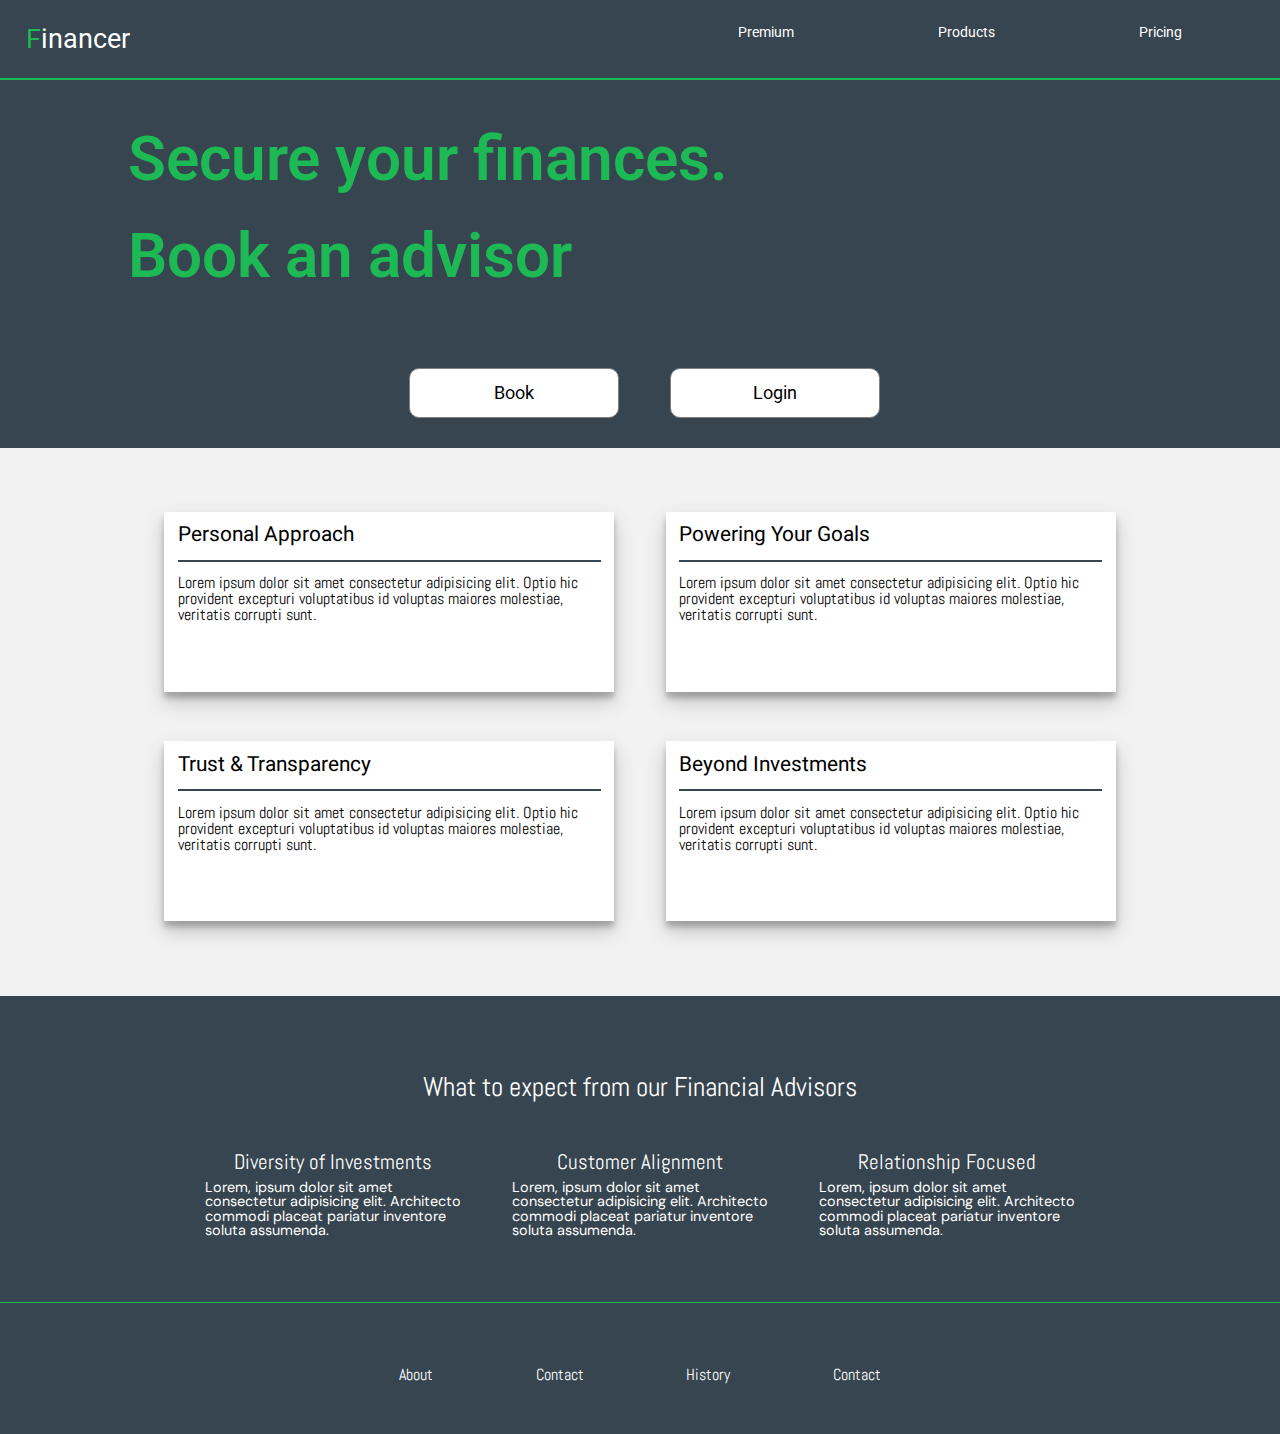
==== index.html @ 4417057f "website-added-from-local-machine" ====
<!DOCTYPE HTML>
<html lang="en">


<head>
    <link rel="stylesheet/less" type="text/css" href="styles.less" />
    <meta charset="utf-8">
    <link href="https://fonts.googleapis.com/css?family=Abel|DM+Sans|Heebo&display=swap" rel="stylesheet">
    <meta name="viewport" content="width=device-width, initial-scale=1.0">
    <link href="https://fonts.googleapis.com/css?family=Heebo&display=swap" rel="stylesheet">
    <link href="https://fonts.googleapis.com/css?family=Abel|Heebo&display=swap" rel="stylesheet">
    <title>Financer</title>
    <link href="https://fonts.googleapis.com/css?family=Roboto&display=swap" rel="stylesheet"> 
    <link href="https://fonts.googleapis.com/css?family=Open+Sans&display=swap" rel="stylesheet">
    <link rel="stylesheet" href="css/index.css">

    <!--[if lt IE 9]>
          <script src="https://cdnjs.cloudflare.com/ajax/libs/html5shiv/3.7.3/html5shiv.js"></script>
        <![endif]-->
</head>

<body >


    <div class='nav-bar'>

<!--made this from scratch! hope u like it - devon -->        
        
       



        <div class='nav-div'>

            <div class='h1-div'>
                <div>
                    <h2 class="f-design">F</h2>
                    <h1>inancer</h1>
                </div>
                <div class='a-container'>
                    <h3>Premium</h3>
                    <h3>Products</h3>
                    <h3>Pricing</h3>
                </div>
            </div>
            <div class='book-advisor'>
                <h1>Secure your finances.</h1>
                <h1>Book an advisor</h1>
            </div>

            <div class='btn-div'>
                <a>
                    <button>Book</button>
                </a>

                <a  href='login.html'>
                    <button >Login</button>
                </a>
            </div>
   

        </div>
    
    
    </div>





    <div class='container'>

       <section>
           <first class='box-container'>
                <div class='box box-1'>
                    <h1>Personal Approach</h1>
                    <p>Lorem ipsum dolor sit amet consectetur adipisicing elit. Optio hic provident excepturi voluptatibus id voluptas maiores molestiae, veritatis corrupti sunt.</p>
                </div>
                
                <div class='box box-2'>
                    
                    <h1>Trust & Transparency</h1>
                    <p>Lorem ipsum dolor sit amet consectetur adipisicing elit. Optio hic provident excepturi voluptatibus id voluptas
                        maiores molestiae, veritatis corrupti sunt.</p>

                </div>
           </first>


           <second class='box-container'>
                <div class='box box-3'>
                    <h1>Powering Your Goals</h1>
                    <p>Lorem ipsum dolor sit amet consectetur adipisicing elit. Optio hic provident excepturi voluptatibus id voluptas
                        maiores molestiae, veritatis corrupti sunt.</p>

                </div>
                <div class='box box-4'>
                    <h1>Beyond Investments</h1>
                    <p>Lorem ipsum dolor sit amet consectetur adipisicing elit. Optio hic provident excepturi voluptatibus id voluptas
                        maiores molestiae, veritatis corrupti sunt.</p>

                </div>

           </second>
     


       </section>

    </div>


    <footer class='footer-container'>


        <div>
            <h1>What to expect from our Financial Advisors </h1>

        </div>

        <section class='footer-divs'>

            <div class='footer-divs-deeper'>
                <div>Diversity of Investments</div>
                <p>Lorem, ipsum dolor sit amet consectetur adipisicing elit. Architecto commodi placeat pariatur inventore soluta
                    assumenda.</p>
            </div>
        

            <div class='footer-divs-deeper'>
                <div>Customer Alignment</div>
                <p>Lorem, ipsum dolor sit amet consectetur adipisicing elit. Architecto commodi placeat pariatur inventore soluta
                    assumenda.</p>
            </div>
       
            <div class='footer-divs-deeper'>
                <div>Relationship Focused</div>
                <p>Lorem, ipsum dolor sit amet consectetur adipisicing elit. Architecto commodi placeat pariatur inventore soluta
                assumenda.</p>

            </div>
        </section>

        <nav class='footer-nav'>
            <h1>About</h1>
            <h1>Contact</h1>
            <h1>History</h1>
            <h1>Contact</h1>
        </nav>

    </footer>




</body>

</html>
---- css/index.css ----
html,
body,
div,
span,
applet,
object,
iframe,
h1,
h2,
h3,
h4,
h5,
h6,
p,
blockquote,
pre,
a,
abbr,
acronym,
address,
big,
cite,
code,
del,
dfn,
em,
img,
ins,
kbd,
q,
s,
samp,
small,
strike,
strong,
sub,
sup,
tt,
var,
b,
u,
i,
center,
dl,
dt,
dd,
ol,
ul,
li,
fieldset,
form,
label,
legend,
table,
caption,
tbody,
tfoot,
thead,
tr,
th,
td,
article,
aside,
canvas,
details,
embed,
figure,
figcaption,
footer,
header,
hgroup,
menu,
nav,
output,
ruby,
section,
summary,
time,
mark,
audio,
video {
  margin: 0;
  padding: 0;
  border: 0;
  font-size: 100%;
  font: inherit;
  vertical-align: baseline;
}
/* HTML5 display-role reset for older browsers */
article,
aside,
details,
figcaption,
figure,
footer,
header,
hgroup,
menu,
nav,
section {
  display: block;
}
body {
  line-height: 1;
}
ol,
ul {
  list-style: none;
}
blockquote,
q {
  quotes: none;
}
blockquote:before,
blockquote:after,
q:before,
q:after {
  content: '';
  content: none;
}
table {
  border-collapse: collapse;
  border-spacing: 0;
}
.container {
  width: 90%;
  margin: auto;
}
.nav-div {
  display: flex;
  flex-direction: column;
  background-color: #36454F;
  height: 100%;
}
.h1-div {
  display: flex;
  flex-direction: row;
}
.h1-div div,
.h1-div a {
  display: flex;
  padding: 2%;
  width: 100%;
  border-bottom: 2px solid #1DB954;
  text-decoration: none;
}
.h1-div div h1,
.h1-div a h1 {
  color: white;
  font-weight: 400;
  font-family: 'Roboto', sans-serif;
  font-size: 1.7rem;
  list-style-type: none;
}
.h1-div div .f-design,
.h1-div a .f-design {
  color: white;
  font-weight: 400;
  font-family: 'Roboto', sans-serif;
  font-size: 1.7rem;
  color: #1DB954;
}
.h1-div div h3,
.h1-div a h3 {
  color: white;
  font-family: 'Roboto', sans-serif;
  font-size: 0.9rem;
}
.h1-div div h3:hover,
.h1-div a h3:hover {
  color: #98AFC7;
}
.a-container {
  width: 40%;
  display: flex;
  flex-direction: row;
  justify-content: space-around;
}
.book-advisor {
  display: flex;
  flex-direction: column;
  align-items: flex-start;
  padding-left: 10%;
  padding-bottom: 4%;
  padding-top: 1%;
}
.book-advisor h1 {
  font-size: 3.9rem;
  font-weight: 600;
  margin-top: 3%;
  color: #1DB954;
  font-family: 'Roboto', sans-serif;
}
.btn-div {
  display: flex;
  flex-direction: row;
  justify-content: center;
  flex-wrap: wrap;
}
.btn-div a {
  margin: 2%;
}
button {
  margin: 2%;
  height: 50px;
  width: 210px;
  flex-wrap: wrap;
  font-family: 'Roboto', sans-serif;
  background-color: white;
  border-radius: 10px;
  border: 1px solid gray;
  font-size: 1.1rem;
}
button:hover {
  background-color: #98AFC7;
  color: white;
}
.footer-container {
  background-color: #36454F;
}
.footer-container div {
  display: flex;
  justify-content: center;
}
.footer-container div h1 {
  padding-top: 6%;
  color: white;
  font-size: 1.7rem;
  font-family: 'Abel', sans-serif;
}
.footer-container .footer-divs {
  display: flex;
  flex-direction: row;
  justify-content: center;
}
.footer-container .footer-divs-deeper {
  display: flex;
  flex-direction: column;
  width: 20%;
  margin: 4% 2% 5% 2%;
}
.footer-container .footer-divs-deeper div {
  margin-bottom: 3%;
  font-family: 'Abel', sans-serif;
  color: white;
  font-size: 1.3rem;
}
.footer-container .footer-divs-deeper p {
  font-family: 'DM Sans', sans-serif;
  color: white;
  font-size: 0.9rem;
}
.footer-nav {
  display: flex;
  flex-direction: row;
  padding-top: 4%;
  padding-bottom: 2%;
  justify-content: center;
  border-top: 1px solid #1DB954;
}
.footer-nav h1 {
  margin: 1% 4% 2% 4%;
  color: white;
  font-family: 'Abel', sans-serif;
}
.footer-nav h1:hover {
  color: #98AFC7;
}
.container {
  background-color: #F2F2F2;
  width: 100%;
  padding-top: 3%;
}
.container section {
  display: flex;
  justify-content: center;
  flex-wrap: wrap;
}
.box {
  display: flex;
  flex-direction: column;
  height: 180px;
  width: 450px;
  margin-bottom: 11%;
  background-color: white;
  box-shadow: 0 10px 20px rgba(0, 0, 0, 0.19), 0 6px 6px rgba(0, 0, 0, 0.23);
}
.box h1 {
  align-self: center;
  width: 94%;
  padding: 3% 0 3% 0;
  font-family: 'Heebo', sans-serif;
  border-bottom: 2px solid #36454F;
  font-size: 1.3rem;
}
.box p {
  padding: 3%;
  font-family: 'Abel', sans-serif;
}
.box:hover {
  box-shadow: 0 14px 28px rgba(0, 0, 0, 0.25), 0 10px 10px rgba(0, 0, 0, 0.22);
}
.box-container {
  margin: 2%;
}
.form1 {
  background-color: #36454F;
}
.form1 .form {
  box-shadow: 0 3px 6px rgba(0, 0, 0, 0.16), 0 3px 6px rgba(0, 0, 0, 0.23);
  border-radius: 10px;
  width: 350px;
  height: 350px;
  margin: auto;
  background-color: white;
  display: flex;
  flex-direction: column;
  justify-content: unset;
  align-items: center;
}
.form1 .form .signup-btn:hover {
  background-color: white;
  border: 2px solid #36454F;
}
.form1 .form .signup-btn:hover h1 {
  color: #36454F;
}
.form1 .form .login-btn:hover {
  background-color: #98AFC7;
  border: none;
}
.form1 .form .login-btn:hover h1 {
  color: white;
}
.form1 .form .login-btn {
  background-color: #36454F;
  margin-top: 3%;
  width: 330px;
  height: 40px;
  border-radius: 5px;
}
.form1 .form .login-btn h1 {
  color: white;
  font-size: 0.9rem;
}
.form1 .form .input {
  margin-top: 4%;
}
.form1 .form .input input {
  margin: auto;
  width: 330px;
  height: 40px;
  border-radius: 5px;
  border: 1px solid lightgray;
}
.form1 .form .input input:focus {
  background-color: #F5F5F5;
  border: 1px solid #36454F;
  color: black;
}
.border {
  width: 300px;
  border-bottom: 1px solid #36454F;
  margin-top: 7%;
  padding-bottom: 4%;
}
.forgot-pass {
  display: flex;
  justify-content: center;
}
.forgot-pass h3 {
  font-size: 0.8rem;
  color: dodgerblue;
}
.forgot-pass h3:hover {
  color: gray;
}
.login-container {
  display: flex;
  flex-direction: column;
  justify-content: center;
}
.form-container {
  padding-top: 4%;
  padding-bottom: 4%;
  background-color: #36454F;
}
.create-btn {
  border: none;
  margin-top: 9%;
  width: 330px;
  height: 40px;
  border-radius: 5px;
  background-color: #1DB954;
}
.create-btn h1 {
  color: white;
  font-size: 0.9rem;
}
.login-nav {
  background-color: #36454F;
  display: flex;
  flex-direction: row;
  padding-top: 4%;
  padding-bottom: 2%;
  justify-content: center;
  border-top: 1px solid #1DB954;
}
.login-nav h1 {
  margin: 1% 4% 2% 4%;
  color: white;
  font-family: 'Abel', sans-serif;
}
.login-nav h1:hover {
  color: #98AFC7;
}
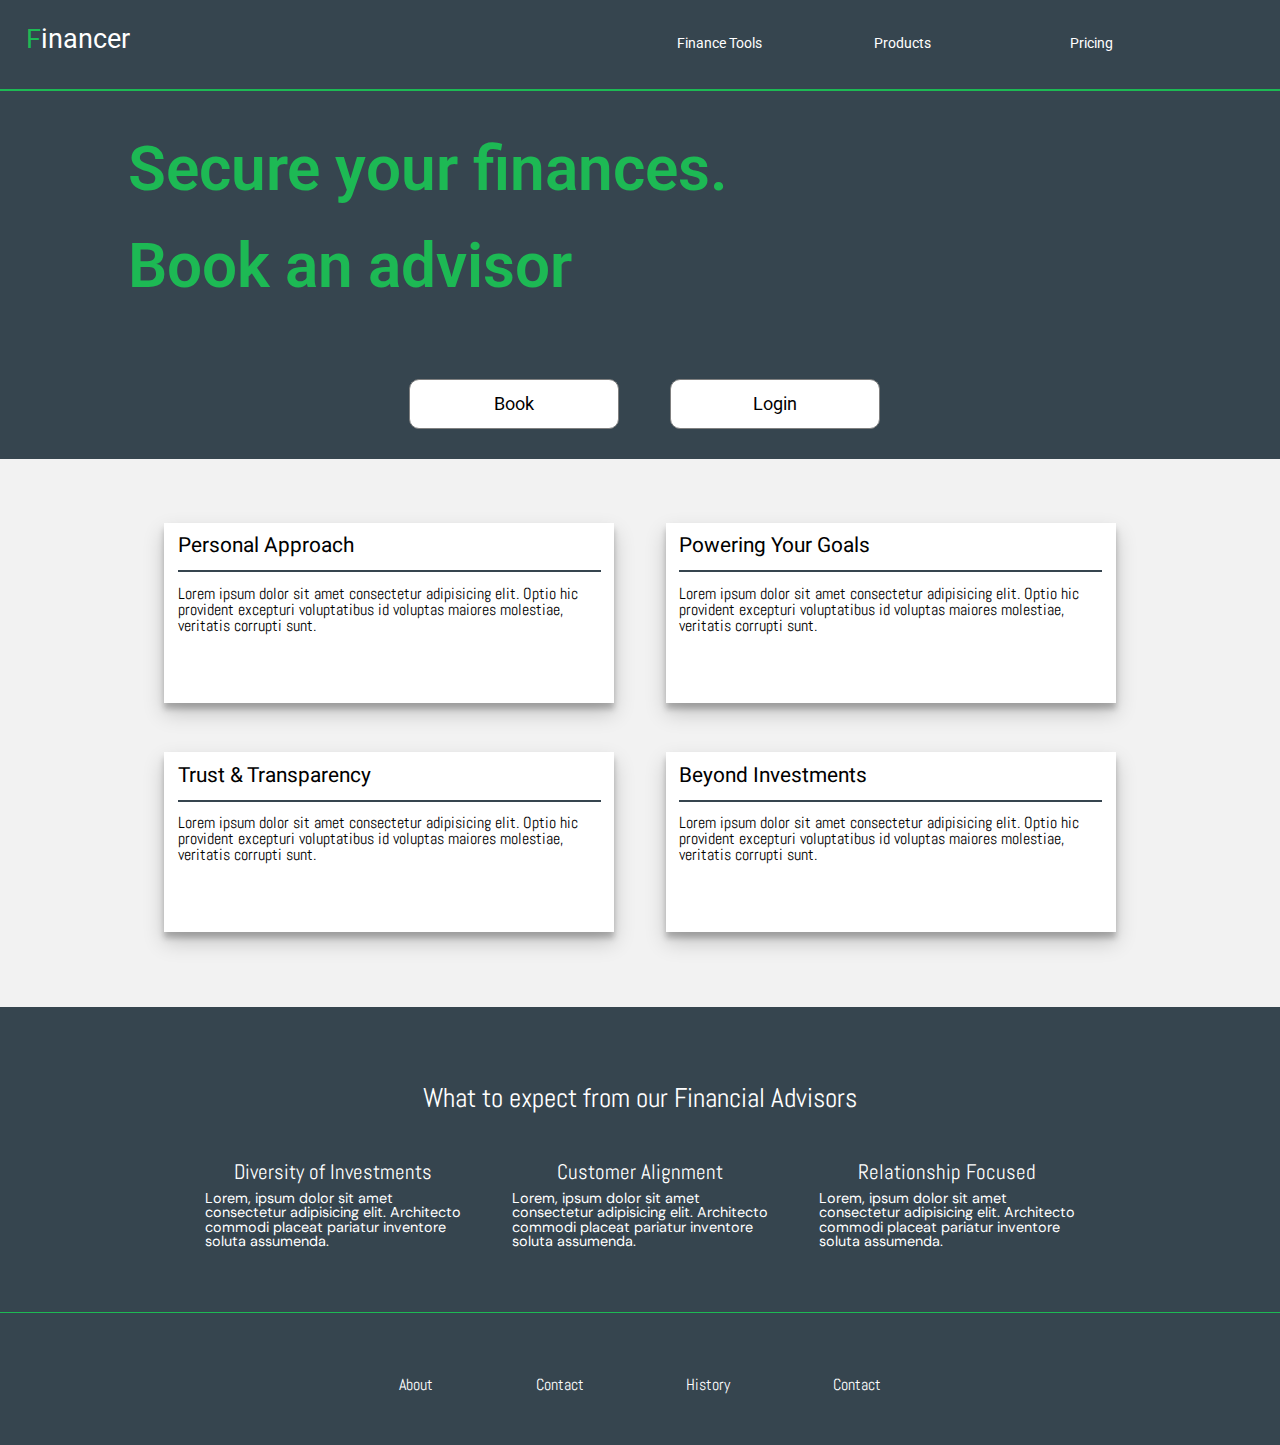
==== commit b4192451: "login-added" ====
--- a/index.html
+++ b/index.html
@@ -3,10 +3,12 @@
 
 
 <head>
+    <meta charset="utf-8">
+    <meta name="viewport" content="width=device-width, initial-scale=1.0">
+
     <link rel="stylesheet/less" type="text/css" href="styles.less" />
-    <meta charset="utf-8">
+    
     <link href="https://fonts.googleapis.com/css?family=Abel|DM+Sans|Heebo&display=swap" rel="stylesheet">
-    <meta name="viewport" content="width=device-width, initial-scale=1.0">
     <link href="https://fonts.googleapis.com/css?family=Heebo&display=swap" rel="stylesheet">
     <link href="https://fonts.googleapis.com/css?family=Abel|Heebo&display=swap" rel="stylesheet">
     <title>Financer</title>
@@ -21,27 +23,29 @@
 
 <body >
 
-
     <div class='nav-bar'>
 
-<!--made this from scratch! hope u like it - devon -->        
-        
-       
-
+<!--made this from scratch!
+    - Devon  -->        
 
 
         <div class='nav-div'>
 
             <div class='h1-div'>
-                <div>
+                <a href='index.html'>
                     <h2 class="f-design">F</h2>
                     <h1>inancer</h1>
+                </a>
+                <div class='a-container'>
+                    <a href='tools.html'>Finance Tools</a>
+                    <a>Products</a>
+                    <a>Pricing</a>
                 </div>
-                <div class='a-container'>
-                    <h3>Premium</h3>
-                    <h3>Products</h3>
-                    <h3>Pricing</h3>
-                </div>
+
+
+
+
+
             </div>
             <div class='book-advisor'>
                 <h1>Secure your finances.</h1>
@@ -49,7 +53,7 @@
             </div>
 
             <div class='btn-div'>
-                <a>
+                <a href='book.html'>
                     <button>Book</button>
                 </a>
 
--- a/css/index.css
+++ b/css/index.css
@@ -135,12 +135,14 @@
 .h1-div {
   display: flex;
   flex-direction: row;
+  width: 100%;
 }
 .h1-div div,
 .h1-div a {
+  width: 30%;
   display: flex;
   padding: 2%;
-  width: 100%;
+  width: 50%;
   border-bottom: 2px solid #1DB954;
   text-decoration: none;
 }
@@ -161,13 +163,18 @@
   color: #1DB954;
 }
 .h1-div div h3,
-.h1-div a h3 {
+.h1-div a h3,
+.h1-div div a,
+.h1-div a a {
   color: white;
   font-family: 'Roboto', sans-serif;
   font-size: 0.9rem;
+  border: none;
 }
 .h1-div div h3:hover,
-.h1-div a h3:hover {
+.h1-div a h3:hover,
+.h1-div div a:hover,
+.h1-div a a:hover {
   color: #98AFC7;
 }
 .a-container {
@@ -175,6 +182,7 @@
   display: flex;
   flex-direction: row;
   justify-content: space-around;
+  text-decoration: none;
 }
 .book-advisor {
   display: flex;
@@ -375,14 +383,9 @@
 .forgot-pass h3:hover {
   color: gray;
 }
-.login-container {
-  display: flex;
-  flex-direction: column;
-  justify-content: center;
-}
 .form-container {
   padding-top: 4%;
-  padding-bottom: 4%;
+  padding-bottom: 500px;
   background-color: #36454F;
 }
 .create-btn {
@@ -402,7 +405,6 @@
   display: flex;
   flex-direction: row;
   padding-top: 4%;
-  padding-bottom: 2%;
   justify-content: center;
   border-top: 1px solid #1DB954;
 }
@@ -414,3 +416,67 @@
 .login-nav h1:hover {
   color: #98AFC7;
 }
+.blank-space {
+  height: 300px;
+  width: 100%;
+  background-color: #36454F;
+}
+.blank-space h1 {
+  color: #36454F;
+}
+.tool-container {
+  display: flex;
+  flex-direction: row;
+  flex-wrap: wrap;
+  margin-top: -18%;
+  justify-content: space-around;
+}
+.tool-card:hover {
+  box-shadow: 0 19px 38px rgba(0, 0, 0, 0.3), 0 15px 12px rgba(0, 0, 0, 0.22);
+}
+.tool-card {
+  margin: 5%;
+  background-color: white;
+  width: 250px;
+  height: 290px;
+  border-radius: 8px;
+  box-shadow: 0 14px 28px rgba(0, 0, 0, 0.25), 0 10px 10px rgba(0, 0, 0, 0.22);
+}
+.tool-card div {
+  padding: 2%;
+}
+.tool-card div h1 {
+  font-family: 'Roboto', sans-serif;
+}
+.tool-card div p {
+  font-family: 'Abel', sans-serif;
+  font-size: 0.9rem;
+}
+.tool-card img {
+  width: 250px;
+  height: 200px;
+  border-radius: 7.8px 7.8px 0 0;
+}
+.tools-nav {
+  padding-top: 5%;
+  background-color: #36454F;
+}
+.tools-nav .login-nav {
+  padding-bottom: 3%;
+}
+@media (max-width: 600px) {
+  .tool-container {
+    display: flex;
+    flex-direction: row;
+    flex-wrap: wrap;
+    margin-top: -48%;
+    justify-content: space-around;
+  }
+  .tools-nav {
+    padding-top: 10%;
+    background-color: #36454F;
+  }
+  .tools-nav .login-nav {
+    padding-bottom: 3%;
+  }
+}
